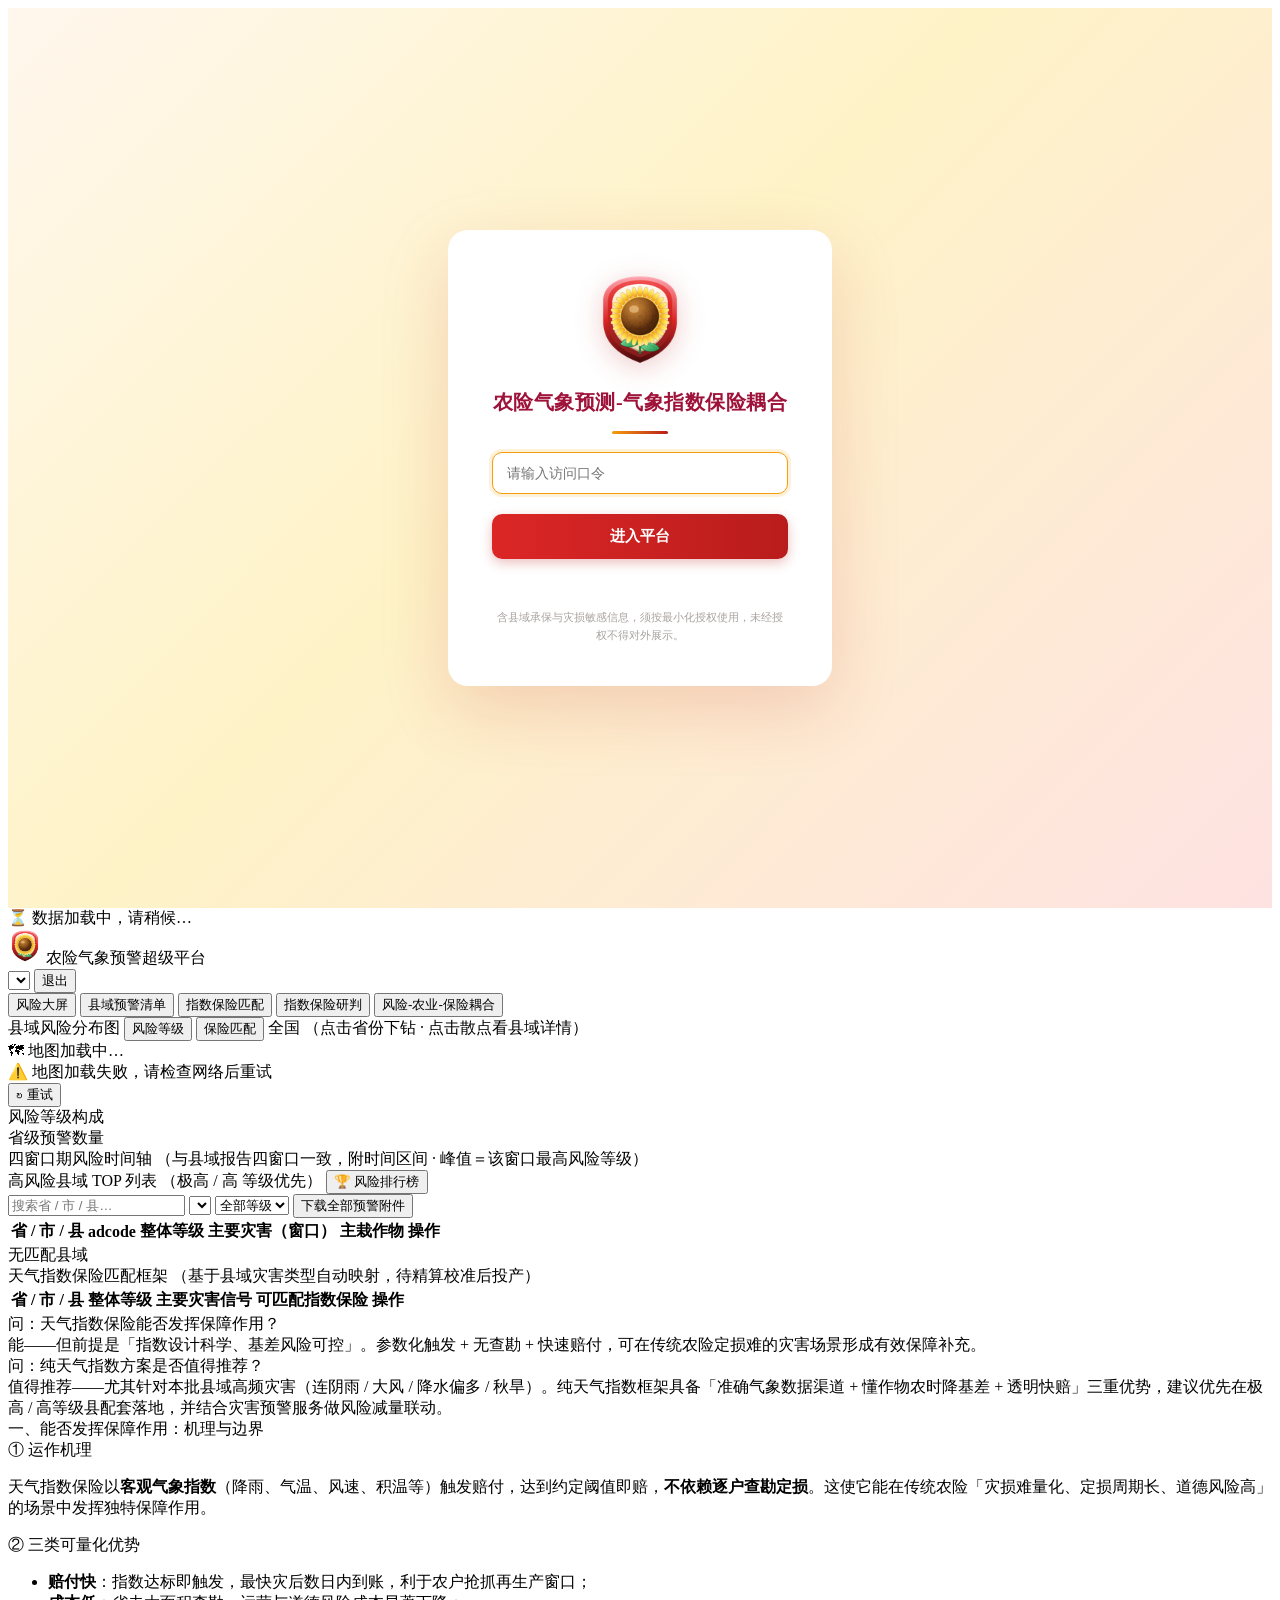
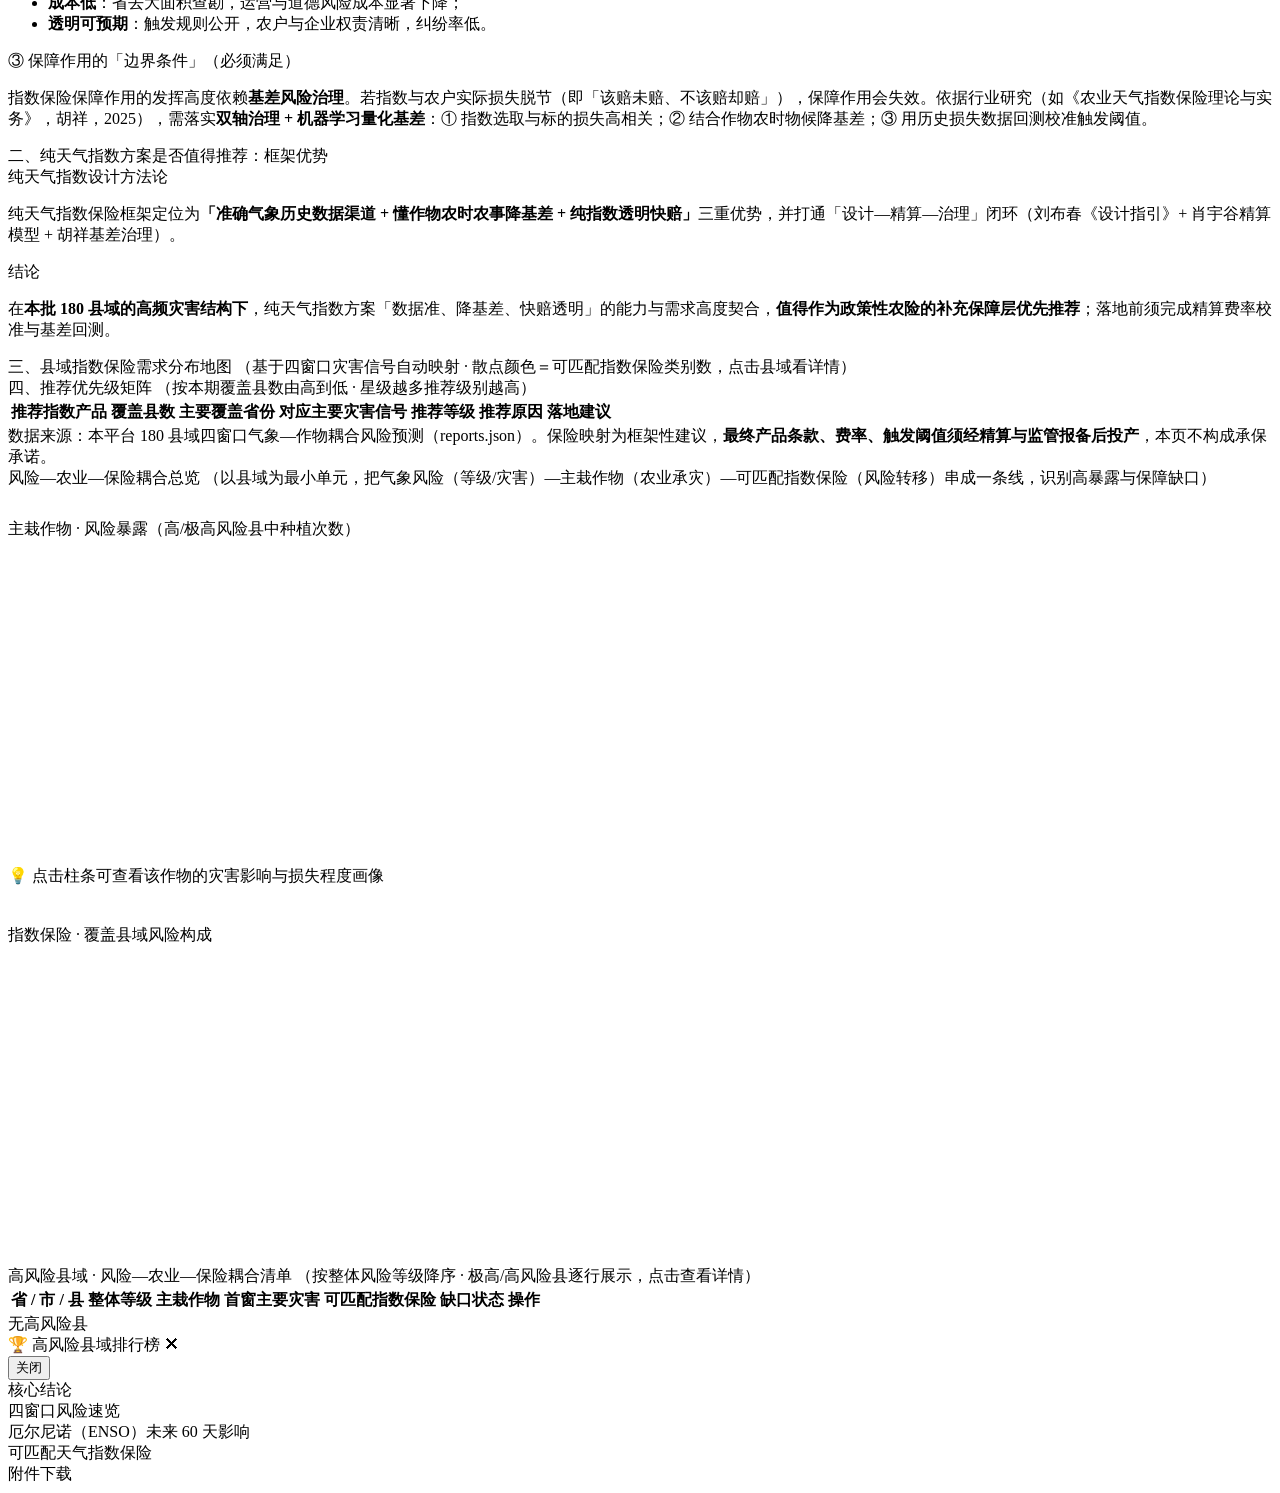
==== index.html @ eca802b1 "critical fix: 补回 .hidden{display:none!important}（恢复原版时遗漏，导致登录后画面不切换=点不进去的真正根因）" ====
<!DOCTYPE html>
<html lang="zh-CN">
<head>
<meta charset="utf-8">
<meta name="viewport" content="width=device-width, initial-scale=1">
<meta http-equiv="Cache-Control" content="no-cache, no-store, must-revalidate">
<meta http-equiv="Pragma" content="no-cache">
<meta http-equiv="Expires" content="0">
<title>农险气象预测-气象指数保险耦合</title>
<link rel="icon" href="[data-uri]" type="image/png">
<link rel="stylesheet" href="./css/style.css?v=21">
<style>
/* 登录区关键样式内联（防缓存），含 @keyframes 闭合修复 */
.login-wrap *,.login-wrap *::before,.login-wrap *::after{box-sizing:border-box}
.login-wrap{min-height:100vh;display:flex;align-items:center;justify-content:center;
  background:linear-gradient(135deg,#fff7ed 0%,#fef3c7 45%,#fee2e2 100%)}
.login-card{background:#fff;border-radius:20px;padding:42px 44px;width:384px;
  box-shadow:0 24px 70px rgba(185,28,28,.16);text-align:center;animation:rise .5s ease}
@keyframes rise{from{opacity:0;transform:translateY(16px)}to{opacity:1;transform:none}}
.logo{width:96px;height:96px;margin-bottom:12px;object-fit:contain;filter:drop-shadow(0 6px 14px rgba(185,28,28,.22))}
.login-card h1{font-size:20px;margin:4px 0 6px;color:#9f1239;font-weight:800;letter-spacing:.5px;line-height:1.45}
.divider{height:3px;width:56px;background:linear-gradient(90deg,#f59e0b,#b91c1c);border-radius:3px;margin:14px auto 18px}
.login-card label{display:block;text-align:left;font-size:12px;color:#6b7280;margin-bottom:6px;font-weight:600}
.field input{box-sizing:border-box;width:100%;padding:12px 14px;border:1.5px solid #fde68a;border-radius:10px;font-size:14px;background:#fffbeb;color:#111827}
.field input:focus{outline:none;border-color:#f59e0b;box-shadow:0 0 0 3px rgba(245,158,11,.15);background:#fff}
.login-card button{width:100%;margin-top:20px;background:linear-gradient(90deg,#dc2626,#b91c1c);color:#fff;border:none;
  padding:13px;border-radius:10px;font-size:15px;font-weight:700;cursor:pointer;box-shadow:0 4px 12px rgba(185,28,28,.28)}
.login-card button:hover{filter:brightness(1.06);transform:translateY(-1px)}
.err{color:#b91c1c;font-size:12.5px;margin-top:14px;min-height:16px;font-weight:600}
.note{margin-top:20px;font-size:11px;color:#a8a29e;line-height:1.6}
</style>
<script>
/* 登录逻辑内联：即使主功能脚本(app.js)网络加载失败，登录与提示依然可用 */
var NX = { pw:"nongxian2026", authed:false };
function doLogin(){
  var v = document.getElementById("pw").value;
  var err = document.getElementById("loginErr");
  if(v !== NX.pw){ err.textContent = "口令错误，请重新输入"; return; }
  err.textContent = "";
  NX.authed = true;
  try{ sessionStorage.setItem("nongxian_auth","1"); }catch(e){}
  document.getElementById("login").classList.add("hidden");
  document.getElementById("app").classList.remove("hidden");
  var boot = document.getElementById("boot");
  if(window.enterApp){            // app.js 已就绪 → 正常走完整加载
    boot.classList.remove("hidden");
    window.enterApp();
  } else {                        // app.js 加载失败 → 明确提示可重试，而非无响应
    boot.classList.remove("hidden");
    boot.innerHTML = "⚠️ 功能脚本加载失败（网络抖动）<br>请刷新页面重试<br><br><button class=ghost-btn onclick=location.reload()>↻ 刷新重试</button>";
  }
}
</script>
</head>
<body>

<!-- ========== 登录门 ========== -->
<div id="login" class="login-wrap">
  <form class="login-card" onsubmit="event.preventDefault();doLogin();">
    <img class="logo" src="[data-uri]" width="96" height="96" alt="平台标识">
    <h1>农险气象预测-气象指数保险耦合</h1>
    <div class="divider"></div>
    <div class="field"><input id="pw" type="password" autofocus placeholder="请输入访问口令"></div>
    <button type="submit">进入平台</button>
    <div class="err" id="loginErr"></div>
    <div class="note">含县域承保与灾损敏感信息，须按最小化授权使用，未经授权不得对外展示。</div>
  </form>
</div>

<!-- ========== 主应用 ========== -->
<div id="app" class="app hidden">
  <div id="boot" class="boot">⏳ 数据加载中，请稍候…</div>
  <header class="topbar">
    <div class="brand"><img src="[data-uri]" class="brand-logo" width="34" height="34" alt="平台标识"> <span>农险气象预警超级平台</span></div>
    <div class="topbar-right">
      <select id="periodFilter" class="select period-select" title="切换预测期次"></select>
      <span class="period-pill" id="periodLabel"></span>
      <button class="ghost-btn" onclick="logout()">退出</button>
    </div>
  </header>

  <nav class="tabs">
    <button class="tab active" data-view="dashboard" onclick="switchView('dashboard')">风险大屏</button>
    <button class="tab" data-view="list" onclick="switchView('list')">县域预警清单</button>
    <button class="tab" data-view="insurance" onclick="switchView('insurance')">指数保险匹配</button>
    <button class="tab" data-view="eval" onclick="switchView('eval')">指数保险研判</button>
    <button class="tab" data-view="couple" onclick="switchView('couple')">风险-农业-保险耦合</button>
  </nav>

  <!-- 风险大屏 -->
  <section id="view-dashboard" class="view">
    <div class="kpi-row" id="kpiRow"></div>
    <div class="dash-grid">
      <div class="panel map-panel">
        <div class="panel-title">县域风险分布图
          <span class="map-toggle">
            <button class="tg active" id="tgRisk" onclick="setMapMode('risk')">风险等级</button>
            <button class="tg" id="tgIns" onclick="setMapMode('ins')">保险匹配</button>
          </span>
          <span class="map-toolbar">
            <button id="mapBack" class="ghost-btn sm" onclick="mapBack()" style="display:none">← 返回上级</button>
            <span id="mapCrumb" class="crumb">全国</span>
          </span>
          <span class="hint" id="mapHint">（点击省份下钻 · 点击散点看县域详情）</span>
        </div>
        <div id="chinaMap" class="map-box"></div>
        <div id="mapLoading" class="map-msg">🗺 地图加载中…</div>
        <div id="mapError" class="map-msg hidden">⚠️ 地图加载失败，请检查网络后重试<br><button class="ghost-btn sm" onclick="renderMap()">↻ 重试</button></div>
        <div class="legend" id="mapLegend"></div>
      </div>
      <div class="side-col">
        <div class="panel">
          <div class="panel-title">风险等级构成</div>
          <div id="levelDonut" class="chart-box"></div>
        </div>
        <div class="panel">
          <div class="panel-title">省级预警数量</div>
          <div id="provBar" class="chart-box"></div>
        </div>
      </div>
    </div>
    <div class="panel">
      <div class="panel-title">四窗口期风险时间轴 <span class="hint">（与县域报告四窗口一致，附时间区间 · 峰值＝该窗口最高风险等级）</span></div>
      <div class="win-timeline" id="winTimeline"></div>
    </div>
    <div class="panel">
      <div class="panel-title">高风险县域 TOP 列表 <span class="hint">（极高 / 高 等级优先）</span>
          <button class="ghost-btn sm" style="margin-left:auto" onclick="openRank()">🏆 风险排行榜</button></div>
      <div id="topList" class="top-list"></div>
    </div>
  </section>

  <!-- 县域清单 -->
  <section id="view-list" class="view hidden">
    <div class="toolbar">
      <input id="searchBox" class="search" placeholder="搜索省 / 市 / 县…" oninput="renderList()">
      <select id="provFilter" class="select" onchange="renderList()"></select>
      <select id="levelFilter" class="select" onchange="renderList()">
        <option value="">全部等级</option>
        <option value="极高">极高</option>
        <option value="高">高</option>
        <option value="中">中</option>
        <option value="低">低</option>
      </select>
      <button class="primary-btn" onclick="downloadAll()">下载全部预警附件</button>
    </div>
    <div class="table-wrap">
      <table class="county-table" id="countyTable">
        <thead><tr>
          <th>省 / 市 / 县</th><th>adcode</th><th>整体等级</th>
          <th>主要灾害（窗口）</th><th>主栽作物</th><th>操作</th>
        </tr></thead>
        <tbody id="countyBody"></tbody>
      </table>
      <div id="listEmpty" class="empty hidden">无匹配县域</div>
    </div>
  </section>

  <!-- 指数保险匹配 -->
  <section id="view-insurance" class="view hidden">
    <div class="panel">
      <div class="panel-title">天气指数保险匹配框架 <span class="hint">（基于县域灾害类型自动映射，待精算校准后投产）</span></div>
      <div id="insSummary" class="ins-summary"></div>
    </div>
    <div class="table-wrap">
      <table class="county-table" id="insTable">
        <thead><tr>
          <th>省 / 市 / 县</th><th>整体等级</th><th>主要灾害信号</th><th>可匹配指数保险</th><th>操作</th>
        </tr></thead>
        <tbody id="insBody"></tbody>
      </table>
    </div>
  </section>

  <!-- 指数保险研判 -->
  <section id="view-eval" class="view hidden">
    <div class="panel eval-hero">
      <div class="verdict-card">
        <div class="verdict-q">问：天气指数保险能否发挥保障作用？</div>
        <div class="verdict-a ok">能——但前提是「指数设计科学、基差风险可控」。参数化触发 + 无查勘 + 快速赔付，可在传统农险定损难的灾害场景形成有效保障补充。</div>
      </div>
      <div class="verdict-card">
        <div class="verdict-q">问：纯天气指数方案是否值得推荐？</div>
        <div class="verdict-a ok">值得推荐——尤其针对本批县域高频灾害（连阴雨 / 大风 / 降水偏多 / 秋旱）。纯天气指数框架具备「准确气象数据渠道 + 懂作物农时降基差 + 透明快赔」三重优势，建议优先在极高 / 高等级县配套落地，并结合灾害预警服务做风险减量联动。</div>
      </div>
      <div class="eval-stats" id="evalStats"></div>
    </div>

    <div class="eval-grid">
      <div class="panel">
        <div class="panel-title">一、能否发挥保障作用：机理与边界</div>
        <div class="eval-block">
          <div class="eval-h">① 运作机理</div>
          <p>天气指数保险以<b>客观气象指数</b>（降雨、气温、风速、积温等）触发赔付，达到约定阈值即赔，<b>不依赖逐户查勘定损</b>。这使它能在传统农险「灾损难量化、定损周期长、道德风险高」的场景中发挥独特保障作用。</p>
        </div>
        <div class="eval-block">
          <div class="eval-h">② 三类可量化优势</div>
          <ul class="eval-ul">
            <li><b>赔付快</b>：指数达标即触发，最快灾后数日内到账，利于农户抢抓再生产窗口；</li>
            <li><b>成本低</b>：省去大面积查勘，运营与道德风险成本显著下降；</li>
            <li><b>透明可预期</b>：触发规则公开，农户与企业权责清晰，纠纷率低。</li>
          </ul>
        </div>
        <div class="eval-block">
          <div class="eval-h">③ 保障作用的「边界条件」（必须满足）</div>
          <p>指数保险保障作用的发挥高度依赖<b>基差风险治理</b>。若指数与农户实际损失脱节（即「该赔未赔、不该赔却赔」），保障作用会失效。依据行业研究（如《农业天气指数保险理论与实务》，胡祥，2025），需落实<b>双轴治理 + 机器学习量化基差</b>：① 指数选取与标的损失高相关；② 结合作物农时物候降基差；③ 用历史损失数据回测校准触发阈值。</p>
        </div>
      </div>

      <div class="panel">
        <div class="panel-title">二、纯天气指数方案是否值得推荐：框架优势</div>
        <div class="eval-block">
          <div class="eval-h">纯天气指数设计方法论</div>
          <p>纯天气指数保险框架定位为<b>「准确气象历史数据渠道 + 懂作物农时农事降基差 + 纯指数透明快赔」</b>三重优势，并打通「设计—精算—治理」闭环（刘布春《设计指引》+ 肖宇谷精算模型 + 胡祥基差治理）。</p>
        </div>
        <div class="eval-block">
          <div class="eval-h">结论</div>
          <p>在<b>本批 180 县域的高频灾害结构下</b>，纯天气指数方案「数据准、降基差、快赔透明」的能力与需求高度契合，<b>值得作为政策性农险的补充保障层优先推荐</b>；落地前须完成精算费率校准与基差回测。</p>
        </div>
      </div>
    </div>

    <div class="panel">
      <div class="panel-title">三、县域指数保险需求分布地图 <span class="hint">（基于四窗口灾害信号自动映射 · 散点颜色＝可匹配指数保险类别数，点击县域看详情）</span></div>
      <div id="evalMap" class="eval-map"></div>
    </div>

    <div class="panel">
      <div class="panel-title">四、推荐优先级矩阵 <span class="hint">（按本期覆盖县数由高到低 · 星级越多推荐级别越高）</span></div>
      <div class="table-wrap">
        <table class="county-table" id="evalMatrix">
          <thead><tr><th>推荐指数产品</th><th>覆盖县数</th><th>主要覆盖省份</th><th>对应主要灾害信号</th><th>推荐等级</th><th>推荐原因</th><th>落地建议</th></tr></thead>
          <tbody id="evalMatrixBody"></tbody>
        </table>
      </div>
      <div class="disclaimer">数据来源：本平台 180 县域四窗口气象—作物耦合风险预测（reports.json）。保险映射为框架性建议，<b>最终产品条款、费率、触发阈值须经精算与监管报备后投产</b>，本页不构成承保承诺。</div>
    </div>
  </section>

  <!-- 风险-农业-保险耦合 -->
  <section id="view-couple" class="view hidden">
    <div class="panel">
      <div class="panel-title">风险—农业—保险耦合总览 <span class="hint">（以县域为最小单元，把气象风险（等级/灾害）—主栽作物（农业承灾）—可匹配指数保险（风险转移）串成一条线，识别高暴露与保障缺口）</span></div>
      <div id="coupleKpis" class="kpi-row"></div>
      <div id="coupleKpiDetail" class="ckd hidden"></div>
    </div>
    <div class="dash-grid">
      <div class="panel">
        <div class="panel-title">主栽作物 · 风险暴露（高/极高风险县中种植次数）</div>
        <div id="coupleCropChart" class="chart-box" style="height:320px"></div>
        <div class="hint" style="margin-top:6px">💡 点击柱条可查看该作物的灾害影响与损失程度画像</div>
        <div id="cropDetail" class="crop-detail hidden"></div>
      </div>
      <div class="panel">
        <div class="panel-title">指数保险 · 覆盖县域风险构成</div>
        <div id="coupleInsChart" class="chart-box" style="height:320px"></div>
      </div>
    </div>
    <div class="panel">
      <div class="panel-title">高风险县域 · 风险—农业—保险耦合清单 <span class="hint">（按整体风险等级降序 · 极高/高风险县逐行展示，点击查看详情）</span></div>
      <div class="table-wrap">
        <table class="county-table" id="coupleTable">
          <thead><tr><th>省 / 市 / 县</th><th>整体等级</th><th>主栽作物</th><th>首窗主要灾害</th><th>可匹配指数保险</th><th>缺口状态</th><th>操作</th></tr></thead>
          <tbody id="coupleBody"></tbody>
        </table>
        <div id="coupleEmpty" class="empty hidden">无高风险县</div>
      </div>
    </div>
  </section>

  <!-- 排行榜弹窗 -->
  <div id="rankModal" class="rank-modal hidden">
    <div class="rank-box">
      <div class="rank-hd">🏆 高风险县域排行榜 <span class="rank-sub" id="rankSub"></span><span class="rank-x" onclick="closeRank()">✕</span></div>
      <div class="rank-body" id="rankBody"></div>
    </div>
  </div>

  <!-- 详情抽屉 -->
  <div id="detail" class="detail hidden">
    <div class="detail-head">
      <div>
        <div class="detail-title" id="dTitle"></div>
        <div class="detail-sub" id="dSub"></div>
      </div>
      <button class="ghost-btn" onclick="closeDetail()">关闭</button>
    </div>
    <div class="detail-body">
      <div class="detail-imgs" id="dImgs"></div>
      <div class="detail-text">
        <div class="block"><div class="block-h">核心结论</div><div class="block-c" id="dConclusion"></div></div>
        <div class="block"><div class="block-h">四窗口风险速览</div><div id="dWindows"></div></div>
        <div class="block"><div class="block-h">厄尔尼诺（ENSO）未来 60 天影响</div><div class="block-c" id="dEnso"></div></div>
        <div class="block"><div class="block-h">可匹配天气指数保险</div><div class="block-c" id="dIns"></div></div>
        <div class="block"><div class="block-h">附件下载</div><div class="block-c" id="dFiles"></div></div>
      </div>
    </div>
  </div>
</div>

<script src="./lib/echarts.min.js"></script>
<script src="./lib/jszip.min.js"></script>
<script src="./js/app.js"></script>
</body>
</html>
---- css/style.css ----
*,*::before,*::after{box-sizing:border-box}


/* ---------- 耦合页 KPI 下钻详情 / 作物画像（v19 增补） ---------- */
.kpi[onclick]{transition:.15s}
.kpi[onclick]:hover{border-color:var(--brand2);transform:translateY(-2px)}
.ckd{background:var(--panel2);border:1px solid var(--line);border-radius:12px;padding:14px 16px;margin-top:2px}
.ckd-h{font-size:13.5px;font-weight:800;color:var(--brand2);margin-bottom:10px}
.ckd-h2{font-size:12.5px;color:var(--txt2);margin:12px 0 6px;font-weight:700}
.ckd-chips{display:flex;flex-wrap:wrap;gap:8px}
.ckd-row{display:flex;align-items:center;gap:10px;padding:7px 10px;background:var(--bg2);
  border:1px solid var(--line);border-radius:8px;margin-bottom:6px;transition:.15s}
.ckd-row:hover{border-color:var(--brand2)}
.ckd-row .ckd-p{font-weight:700;color:var(--txt);flex:1}
.ckd-row small{font-weight:400}
.ckd-imp{display:grid;grid-template-columns:86px 1fr;gap:8px 12px;font-size:12.5px;
  line-height:1.7;padding:8px 0;border-bottom:1px dashed var(--line)}
.ckd-imp .ckd-k{color:var(--brand2);font-weight:700}
.ckd-imp .ckd-v{color:var(--txt)}
.crop-detail{margin-top:10px;background:var(--panel2);border:1px solid var(--line);border-radius:12px;padding:14px 16px}
.ckd-meta{font-size:12.5px;color:var(--txt2);margin-bottom:10px}
.ckd-adv{background:rgba(244,162,97,.08);border-left:3px solid var(--brand2);padding:9px 12px;
  border-radius:6px;font-size:12.5px;color:var(--txt);margin-top:10px;line-height:1.7}
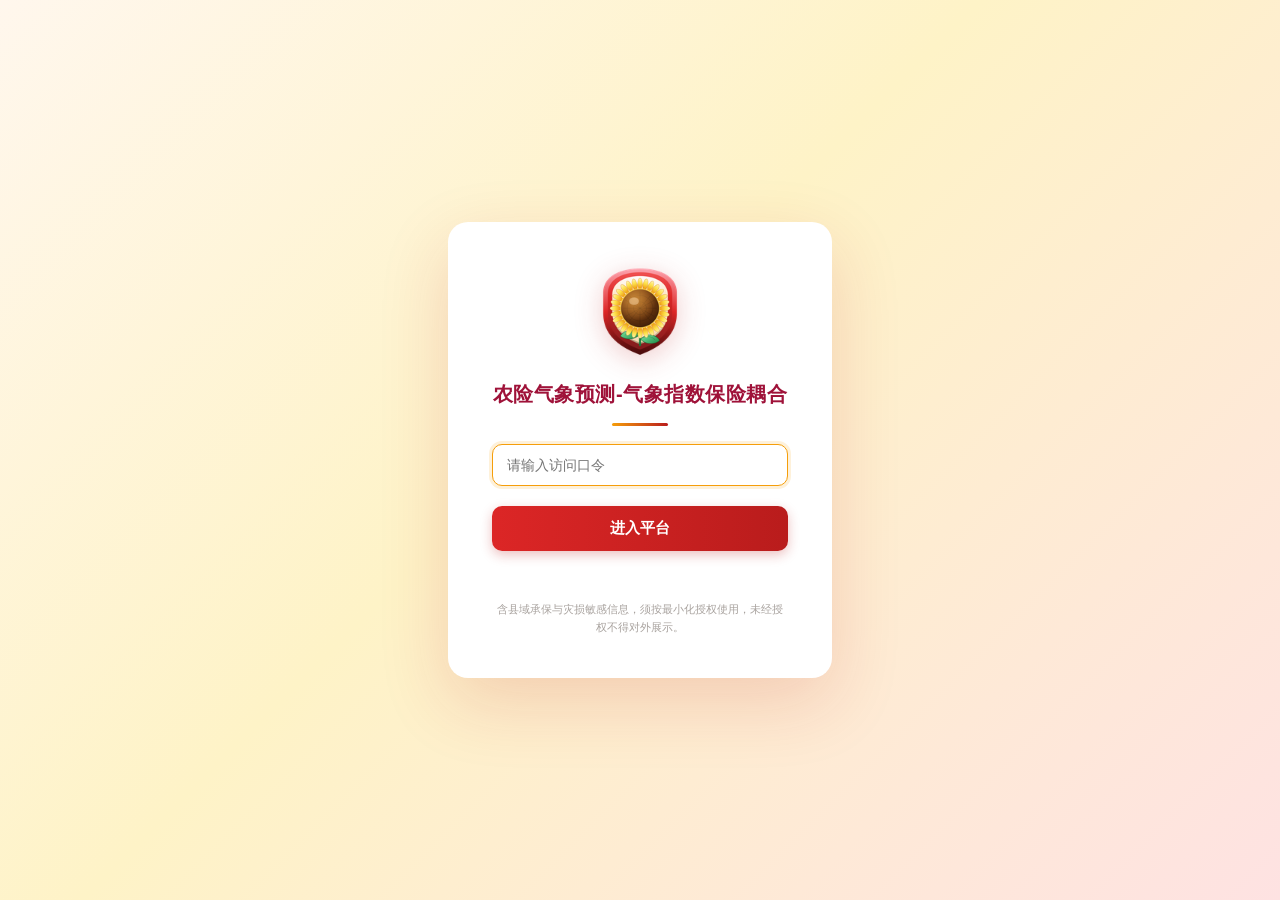
==== commit b97d0286: "critical fix: 重建被破坏的 style.css（原版12727B基底+v15-v19全部追加块16770B，补回.hidden等）" ====
--- a/index.html
+++ b/index.html
@@ -8,7 +8,7 @@
 <meta http-equiv="Expires" content="0">
 <title>农险气象预测-气象指数保险耦合</title>
 <link rel="icon" href="[data-uri]" type="image/png">
-<link rel="stylesheet" href="./css/style.css?v=21">
+<link rel="stylesheet" href="./css/style.css?v=22">
 <style>
 /* 登录区关键样式内联（防缓存），含 @keyframes 闭合修复 */
 .login-wrap *,.login-wrap *::before,.login-wrap *::after{box-sizing:border-box}
--- a/css/style.css
+++ b/css/style.css
@@ -1,5 +1,223 @@
-*,*::before,*::after{box-sizing:border-box}
-
+:root{
+  --bg:#0a1428; --bg2:#0e1c38; --panel:#13233f; --panel2:#16294a;
+  --line:#27395f; --txt:#e8eefc; --txt2:#9fb2d4; --txt3:#6b80a8;
+  --red:#ff4d4f; --orange:#ff7a45; --amber:#ffc53d; --green:#52c41a;
+  --brand:#e63946; --brand2:#f4a261;
+  --lv-ext:#ff4d4f; --lv-high:#ff7a45; --lv-mid:#ffc53d; --lv-low:#52c41a;
+}
+*{box-sizing:border-box}
+html,body{margin:0;padding:0;height:100%}
+body{font-family:-apple-system,"Segoe UI",Roboto,"PingFang SC","Microsoft YaHei",sans-serif;
+  background:radial-gradient(1200px 600px at 70% -10%,#16294a 0%,var(--bg) 55%);color:var(--txt)}
+.hidden{display:none!important}
+a{color:var(--brand2);text-decoration:none}
+a:hover{text-decoration:underline}
+
+/* ---------- 登录 ---------- */
+.login-wrap{min-height:100vh;display:flex;align-items:center;justify-content:center;
+  background:linear-gradient(135deg,#fff7ed 0%,#fef3c7 45%,#fee2e2 100%)}
+.login-card{background:#fff;border-radius:20px;padding:42px 44px;width:384px;
+  box-shadow:0 24px 70px rgba(185,28,28,.16);text-align:center;animation:rise .5s ease}
+@keyframes rise{from{opacity:0;transform:translateY(16px)}to{opacity:1;transform:none}}
+.logo{width:84px;height:84px;margin-bottom:10px;object-fit:contain;filter:drop-shadow(0 4px 8px rgba(185,28,28,.18))}
+.login-card h1{font-size:21px;margin:4px 0 2px;color:#b91c1c;font-weight:800;letter-spacing:.5px}
+.divider{height:3px;width:56px;background:linear-gradient(90deg,#f59e0b,#b91c1c);border-radius:3px;margin:14px auto 18px}
+.sub{color:#92400e;font-size:13px;margin-bottom:22px;line-height:1.6}
+.login-card label{display:block;text-align:left;font-size:12px;color:#6b7280;margin-bottom:6px;font-weight:600}
+.field input{width:100%;padding:12px 14px;border:1.5px solid #fde68a;border-radius:10px;font-size:14px;background:#fffbeb}
+.field input:focus{outline:none;border-color:#f59e0b;box-shadow:0 0 0 3px rgba(245,158,11,.15);background:#fff}
+.login-card button{width:100%;margin-top:20px;background:linear-gradient(90deg,#dc2626,#b91c1c);color:#fff;border:none;
+  padding:13px;border-radius:10px;font-size:15px;font-weight:700;cursor:pointer}
+.login-card button:hover{filter:brightness(1.06)}
+.err{color:#b91c1c;font-size:12.5px;margin-top:14px;min-height:16px;font-weight:600}
+.note{margin-top:20px;font-size:11px;color:#a8a29e;line-height:1.6}
+
+/* ---------- 顶栏 ---------- */
+.topbar{display:flex;align-items:center;justify-content:space-between;padding:12px 22px;
+  background:linear-gradient(90deg,var(--bg2),#0b1830);border-bottom:1px solid var(--line)}
+.brand{display:flex;align-items:center;gap:10px;font-weight:800;font-size:16px;letter-spacing:.5px}
+.brand-logo{width:34px;height:34px;padding:3px;background:rgba(255,255,255,.12);border-radius:50%;object-fit:contain}
+.topbar-right{display:flex;align-items:center;gap:14px}
+.period-pill{background:var(--panel2);border:1px solid var(--line);color:var(--txt2);
+  padding:5px 12px;border-radius:20px;font-size:12.5px}
+.period-select{flex:0 0 auto;min-width:230px;width:auto;padding:6px 10px;border-radius:8px;font-size:13px;cursor:pointer}
+.ghost-btn{background:transparent;border:1px solid var(--line);color:var(--txt2);padding:6px 14px;border-radius:8px;cursor:pointer;font-size:13px}
+.ghost-btn:hover{border-color:var(--brand2);color:var(--txt)}
+.ghost-btn.sm{padding:3px 10px;border-radius:7px;font-size:12px}
+.map-toolbar{margin-left:auto;display:flex;align-items:center;gap:10px}
+.crumb{font-size:12.5px;font-weight:600;color:var(--brand2);letter-spacing:.3px;
+  background:rgba(56,120,220,.12);border:1px solid rgba(56,120,220,.3);padding:3px 12px;border-radius:20px}
+
+/* ---------- tabs ---------- */
+.tabs{display:flex;gap:8px;padding:14px 22px 0}
+.tab{background:var(--panel);border:1px solid var(--line);color:var(--txt2);padding:9px 18px;border-radius:9px 9px 0 0;cursor:pointer;font-size:14px;font-weight:600}
+.tab.active{background:var(--panel2);color:#fff;border-bottom:2px solid var(--brand2)}
+
+/* ---------- 通用 panel ---------- */
+.view{padding:18px 22px 40px}
+.panel{background:linear-gradient(180deg,var(--panel),var(--bg2));border:1px solid var(--line);border-radius:12px;padding:14px 16px;margin-bottom:16px}
+.panel-title{font-size:14px;font-weight:700;color:#fff;margin-bottom:10px;display:flex;align-items:center;gap:8px}
+.panel-title .hint{font-weight:400;color:var(--txt3);font-size:11.5px}
+
+/* ---------- KPI ---------- */
+.kpi-row{display:grid;grid-template-columns:repeat(5,1fr);gap:14px;margin-bottom:16px}
+.kpi{background:linear-gradient(180deg,var(--panel),var(--bg2));border:1px solid var(--line);border-radius:12px;padding:16px 18px;position:relative;overflow:hidden}
+.kpi .num{font-size:30px;font-weight:800;line-height:1}
+.kpi .lbl{font-size:13px;color:var(--txt2);margin-top:8px}
+.kpi .bar{position:absolute;left:0;top:0;height:3px;width:100%}
+.kpi.tot .bar{background:linear-gradient(90deg,#3b82f6,#60a5fa)}
+.kpi.ext .bar{background:var(--lv-ext)} .kpi.ext .num{color:var(--lv-ext)}
+.kpi.high .bar{background:var(--lv-high)} .kpi.high .num{color:var(--lv-high)}
+.kpi.mid .bar{background:var(--lv-mid)} .kpi.mid .num{color:var(--lv-mid)}
+.kpi.low .bar{background:var(--lv-low)} .kpi.low .num{color:var(--lv-low)}
+
+/* ---------- dashboard grid ---------- */
+.dash-grid{display:grid;grid-template-columns:1.6fr 1fr;gap:16px;margin-bottom:16px}
+.map-panel{display:flex;flex-direction:column}
+.map-box{height:480px;width:100%}
+.legend{display:flex;gap:18px;flex-wrap:wrap;margin-top:8px;font-size:12px;color:var(--txt2)}
+.legend i{display:inline-block;width:12px;height:12px;border-radius:3px;margin-right:6px;vertical-align:middle}
+.side-col{display:flex;flex-direction:column;gap:16px}
+.chart-box{height:210px;width:100%}
+
+/* ---------- top list ---------- */
+.top-list{display:grid;grid-template-columns:repeat(auto-fill,minmax(250px,1fr));gap:10px}
+.top-item{display:flex;align-items:center;gap:10px;background:var(--bg2);border:1px solid var(--line);border-radius:9px;padding:9px 12px;cursor:pointer}
+.top-item:hover{border-color:var(--brand2)}
+.top-item .lv-dot{width:10px;height:10px;border-radius:50%}
+.top-item .nm{font-size:13.5px;font-weight:600;flex:1}
+.top-item .hz{font-size:11.5px;color:var(--txt3)}
+
+/* ---------- toolbar / table ---------- */
+.toolbar{display:flex;gap:10px;flex-wrap:wrap;margin-bottom:14px}
+.search,.select{flex:1;min-width:160px;background:var(--bg2);border:1px solid var(--line);color:var(--txt);
+  padding:9px 12px;border-radius:9px;font-size:13.5px}
+.search:focus,.select:focus{outline:none;border-color:var(--brand2)}
+.primary-btn{background:linear-gradient(90deg,var(--brand),#c1121f);color:#fff;border:none;padding:9px 18px;border-radius:9px;font-weight:700;cursor:pointer;font-size:13.5px}
+.primary-btn:hover{filter:brightness(1.08)}
+.table-wrap{background:linear-gradient(180deg,var(--panel),var(--bg2));border:1px solid var(--line);border-radius:12px;overflow:auto;max-height:68vh}
+.county-table{width:100%;border-collapse:collapse;font-size:13px}
+.county-table th{position:sticky;top:0;background:var(--panel2);color:var(--txt2);text-align:left;padding:11px 12px;border-bottom:1px solid var(--line);font-weight:700;white-space:nowrap}
+.county-table td{padding:10px 12px;border-bottom:1px solid rgba(39,57,95,.5);vertical-align:middle}
+.county-table tr:hover{background:rgba(244,162,97,.06)}
+.county-table .nm{font-weight:600}
+.county-table .sub2{color:var(--txt3);font-size:11.5px}
+.lv-badge{display:inline-block;padding:3px 10px;border-radius:20px;font-size:12px;font-weight:700;color:#1a1a1a}
+.lv-极高{background:var(--lv-ext);color:#fff}
+.lv-高{background:var(--lv-high)}
+.lv-中{background:var(--lv-mid)}
+.lv-低{background:var(--lv-low)}
+.mini-btn{background:transparent;border:1px solid var(--line);color:var(--brand2);padding:5px 10px;border-radius:7px;cursor:pointer;font-size:12px;margin-right:6px}
+.mini-btn:hover{border-color:var(--brand2);background:rgba(244,162,97,.1)}
+.empty{text-align:center;color:var(--txt3);padding:30px}
+
+/* ---------- insurance ---------- */
+.ins-summary{display:flex;flex-wrap:wrap;gap:10px;margin-bottom:4px}
+.ins-chip{background:var(--bg2);border:1px solid var(--line);border-radius:20px;padding:6px 14px;font-size:13px}
+.ins-chip b{color:var(--brand2)}
+
+/* ---------- detail ---------- */
+.detail{position:fixed;right:0;top:0;height:100vh;width:min(720px,94vw);background:var(--bg2);border-left:1px solid var(--line);
+  box-shadow:-20px 0 60px rgba(0,0,0,.5);overflow:auto;z-index:50;animation:slidein .25s ease}
+@keyframes slidein{from{transform:translateX(40px);opacity:.4}to{transform:none;opacity:1}}
+.detail-head{display:flex;justify-content:space-between;align-items:flex-start;padding:18px 22px;border-bottom:1px solid var(--line);position:sticky;top:0;background:var(--bg2);z-index:2}
+.detail-title{font-size:18px;font-weight:800}
+.detail-sub{font-size:12.5px;color:var(--txt3);margin-top:4px}
+.detail-body{padding:18px 22px 50px}
+.detail-imgs{display:flex;flex-direction:column;gap:12px;margin-bottom:18px}
+.detail-imgs img{width:100%;border:1px solid var(--line);border-radius:10px;background:#0c1830}
+.block{margin-bottom:18px}
+.block-h{font-size:14px;font-weight:700;color:var(--brand2);margin-bottom:8px;border-left:3px solid var(--brand2);padding-left:8px}
+.block-c{font-size:13px;line-height:1.75;color:var(--txt);white-space:pre-wrap}
+.win-table{width:100%;border-collapse:collapse;font-size:12.5px;margin-top:4px}
+.win-table th,.win-table td{border:1px solid var(--line);padding:7px 9px;text-align:center}
+.win-table th{background:var(--panel2);color:var(--txt2)}
+.file-link{display:inline-block;margin:4px 8px 4px 0;background:var(--panel);border:1px solid var(--line);padding:6px 12px;border-radius:8px;font-size:12.5px}
+
+@media(max-width:980px){
+  .kpi-row{grid-template-columns:repeat(2,1fr)}
+  .dash-grid{grid-template-columns:1fr}
+}
+
+/* ---------- 指数保险研判 ---------- */
+.eval-hero{display:flex;flex-direction:column;gap:12px}
+.verdict-card{background:linear-gradient(135deg,rgba(82,196,26,.12),rgba(244,162,97,.08));border:1px solid rgba(82,196,26,.35);border-radius:12px;padding:14px 16px}
+.verdict-card .verdict-q{font-size:14px;font-weight:800;color:#fff;margin-bottom:6px}
+.verdict-card .verdict-a{font-size:13px;line-height:1.75;color:var(--txt)}
+.verdict-card .verdict-a.ok{border-left:3px solid var(--green);padding-left:12px;color:#d6f5c8}
+.eval-stats{display:flex;flex-wrap:wrap;gap:10px;margin-top:2px}
+.eval-stats .st{background:var(--bg2);border:1px solid var(--line);border-radius:10px;padding:8px 14px;font-size:12.5px;color:var(--txt2)}
+.eval-stats .st b{color:var(--brand2);font-size:15px}
+.eval-grid{display:grid;grid-template-columns:1fr 1fr;gap:16px}
+.eval-grid .panel{margin-bottom:0}
+.eval-block{margin-bottom:12px}
+.eval-block:last-child{margin-bottom:0}
+.eval-h{font-size:13px;font-weight:700;color:var(--brand2);margin:0 0 6px}
+.eval-block p{margin:0 0 6px;font-size:12.5px;line-height:1.8;color:var(--txt2)}
+.eval-block p b{color:var(--txt)}
+.eval-ul{margin:0;padding-left:18px;color:var(--txt2);font-size:12.5px;line-height:1.85}
+.eval-ul li{margin-bottom:3px}
+.eval-ul li b{color:var(--txt)}
+.disclaimer{margin-top:12px;font-size:11.5px;color:var(--txt3);line-height:1.7;border-top:1px dashed var(--line);padding-top:10px}
+.disclaimer b{color:var(--txt2)}
+@media(max-width:860px){.eval-grid{grid-template-columns:1fr}}
+
+/* ---------- 四窗口期时间轴 ---------- */
+.win-timeline{display:grid;grid-template-columns:repeat(4,1fr);gap:14px}
+.win-card{background:var(--bg2);border:1px solid var(--line);border-radius:12px;padding:13px 14px;display:flex;flex-direction:column;gap:8px}
+.win-head{display:flex;align-items:center;gap:8px}
+.win-idx{background:var(--brand2);color:#1a1a1a;font-weight:800;font-size:11px;padding:2px 8px;border-radius:20px}
+.win-name{font-weight:700;font-size:13.5px;color:#fff}
+.win-period{font-size:12px;color:var(--brand2);font-weight:600;letter-spacing:.3px}
+.win-lv .lv-badge{font-size:11.5px}
+.win-bars{display:flex;flex-direction:column;gap:4px}
+.wbar{display:flex;align-items:center;gap:7px;font-size:11px;color:var(--txt2)}
+.wbar i{height:9px;border-radius:5px;min-width:2px;transition:width .4s}
+.wbar b{color:var(--txt);font-size:11px;min-width:20px;text-align:right}
+.win-hz{font-size:11px;color:var(--txt3);line-height:1.5}
+.win-hz b{color:var(--txt);font-weight:600}
+@media(max-width:860px){.win-timeline{grid-template-columns:repeat(2,1fr)}}
+
+/* ---------- 地图模式切换 ---------- */
+.map-toggle{display:inline-flex;background:var(--bg2);border:1px solid var(--line);border-radius:8px;padding:2px;gap:2px;margin-right:4px}
+.map-toggle .tg{background:transparent;border:none;color:var(--txt2);padding:5px 13px;border-radius:6px;cursor:pointer;font-size:12.5px;font-weight:600}
+.map-toggle .tg.active{background:var(--brand2);color:#1a1a1a}
+
+/* ---------- 研判地图 / 星级（v15 增补） ---------- */
+.eval-map{height:520px;width:100%;background:var(--bg2);border:1px solid var(--line);border-radius:10px}
+.star{color:#ffd24a;font-weight:800;margin-right:1px}
+
+/* 英文风险徽章类（耦合清单缺口状态 / 研判推荐等级使用） */
+.lv-ext{background:var(--lv-ext);color:#fff}
+.lv-high{background:var(--lv-high)}
+.lv-mid{background:var(--lv-mid)}
+.lv-low{background:var(--lv-low)}
+
+/* ---------- 地图加载/失败兜底（v17 增补） ---------- */
+.map-msg{position:absolute;inset:0;display:flex;flex-direction:column;align-items:center;justify-content:center;gap:8px;
+  color:var(--txt2);font-size:13px;background:rgba(10,20,40,.72);z-index:5;text-align:center;line-height:1.8}
+
+/* ---------- 高风险县域排行榜弹窗 ---------- */
+.rank-modal{position:fixed;inset:0;background:rgba(3,8,16,.82);z-index:70;display:flex;
+  align-items:center;justify-content:center;padding:30px}
+.rank-box{background:var(--panel);border:1px solid var(--line);border-radius:14px;
+  width:680px;max-width:94vw;max-height:86vh;display:flex;flex-direction:column;box-shadow:0 10px 40px rgba(0,0,0,.6)}
+.rank-hd{display:flex;align-items:center;gap:12px;padding:16px 20px;border-bottom:1px solid var(--line);font-size:17px;font-weight:800;color:var(--brand2)}
+.rank-sub{font-size:12px;color:var(--txt2);font-weight:400}
+.rank-x{margin-left:auto;cursor:pointer;color:var(--txt2);font-size:20px;line-height:1}
+.rank-x:hover{color:var(--txt)}
+.rank-body{overflow-y:auto;padding:8px 16px 18px}
+.rank-body::-webkit-scrollbar{width:8px}
+.rank-body::-webkit-scrollbar-thumb{background:#1e3a5f;border-radius:4px}
+.rsec{font-size:12.5px;margin:14px 4px 8px;font-weight:800;letter-spacing:.5px}
+.rr{display:flex;align-items:center;gap:10px;padding:8px 10px;border:1px solid var(--line);border-radius:8px;
+  margin-bottom:6px;cursor:pointer;background:var(--bg2);transition:.15s}
+.rr:hover{border-color:var(--brand2);background:var(--panel2)}
+.rr .rk{width:30px;text-align:center;font-size:15px;font-weight:800;color:var(--txt2)}
+.rr .nm{font-size:14px;color:#fff;font-weight:700}
+.rr .hz2{font-size:11px;color:var(--txt3);margin-left:auto}
+.rr .lv-badge{flex:0 0 auto}
+.rank-note{font-size:11px;color:var(--txt3);text-align:center;padding:14px 0 6px;line-height:1.6}
 
 /* ---------- 耦合页 KPI 下钻详情 / 作物画像（v19 增补） ---------- */
 .kpi[onclick]{transition:.15s}
@@ -21,3 +239,7 @@
 .ckd-meta{font-size:12.5px;color:var(--txt2);margin-bottom:10px}
 .ckd-adv{background:rgba(244,162,97,.08);border-left:3px solid var(--brand2);padding:9px 12px;
   border-radius:6px;font-size:12.5px;color:var(--txt);margin-top:10px;line-height:1.7}
+
+/* ---------- 启动加载层（v18 增补） ---------- */
+.boot{position:fixed;inset:0;z-index:40;display:flex;align-items:center;justify-content:center;
+  color:var(--txt2);font-size:15px;letter-spacing:1px;background:var(--bg)}
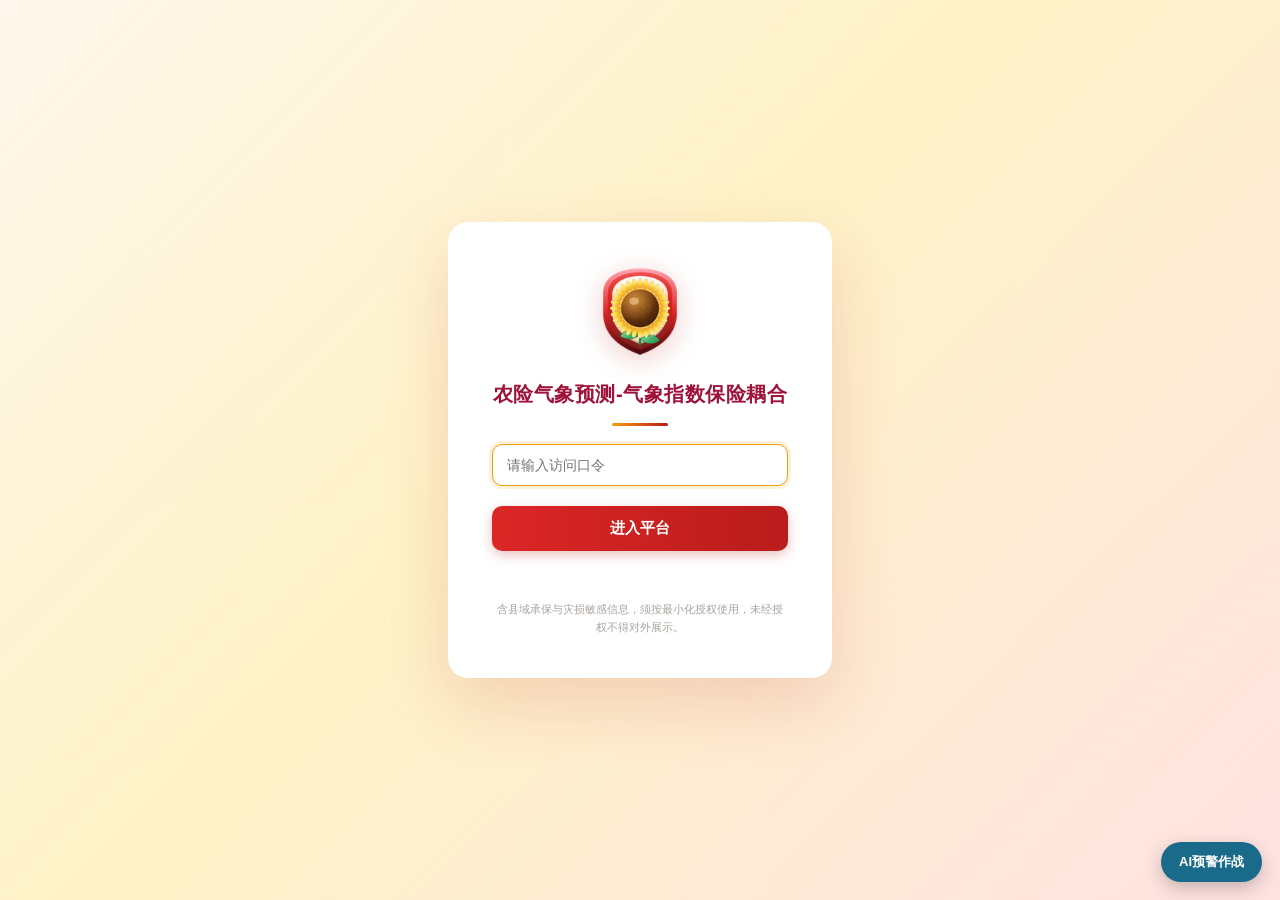
==== commit f8b558d8: "新增 2026-10-12 期周报：180县四级分布 极高23/高126/中31/低0，defaultPeriod=2026-10-12" ====
--- a/index.html
+++ b/index.html
@@ -7,8 +7,9 @@
 <meta http-equiv="Pragma" content="no-cache">
 <meta http-equiv="Expires" content="0">
 <title>农险气象预测-气象指数保险耦合</title>
+<meta name="description" content="180 县域气象—作物耦合灾害风险预测与天气指数保险匹配平台：风险大屏、县域预警清单、指数保险研判、跨期趋势跟踪。">
 <link rel="icon" href="[data-uri]" type="image/png">
-<link rel="stylesheet" href="./css/style.css?v=22">
+<link rel="stylesheet" href="./css/style.css?v=24">
 <style>
 /* 登录区关键样式内联（防缓存），含 @keyframes 闭合修复 */
 .login-wrap *,.login-wrap *::before,.login-wrap *::after{box-sizing:border-box}
@@ -17,6 +18,7 @@
 .login-card{background:#fff;border-radius:20px;padding:42px 44px;width:384px;
   box-shadow:0 24px 70px rgba(185,28,28,.16);text-align:center;animation:rise .5s ease}
 @keyframes rise{from{opacity:0;transform:translateY(16px)}to{opacity:1;transform:none}}
+@media(max-width:768px){.login-card{width:min(92vw,384px);padding:30px 20px}.logo{width:76px;height:76px}}
 .logo{width:96px;height:96px;margin-bottom:12px;object-fit:contain;filter:drop-shadow(0 6px 14px rgba(185,28,28,.22))}
 .login-card h1{font-size:20px;margin:4px 0 6px;color:#9f1239;font-weight:800;letter-spacing:.5px;line-height:1.45}
 .divider{height:3px;width:56px;background:linear-gradient(90deg,#f59e0b,#b91c1c);border-radius:3px;margin:14px auto 18px}
@@ -45,10 +47,27 @@
   if(window.enterApp){            // app.js 已就绪 → 正常走完整加载
     boot.classList.remove("hidden");
     window.enterApp();
-  } else {                        // app.js 加载失败 → 明确提示可重试，而非无响应
+  } else if (!window.__nxRetrying) {  // app.js 未就绪 → 自动重试注入一次（网络抖动自愈）
+    window.__nxRetrying = true;
     boot.classList.remove("hidden");
-    boot.innerHTML = "⚠️ 功能脚本加载失败（网络抖动）<br>请刷新页面重试<br><br><button class=ghost-btn onclick=location.reload()>↻ 刷新重试</button>";
+    boot.innerHTML = "⏳ 功能脚本加载中，正在重试…";
+    var sc = document.createElement("script");
+    sc.src = "./js/app.js?v=22&retry=" + Date.now();
+    sc.onload = function(){
+      if (window.enterApp) { boot.classList.add("hidden"); window.enterApp(); }
+      else showBootFail();
+    };
+    sc.onerror = showBootFail;
+    document.head.appendChild(sc);
+  } else {
+    showBootFail();
   }
+}
+function showBootFail(){
+  var boot = document.getElementById("boot");
+  if(!boot) return;
+  boot.classList.remove("hidden");
+  boot.innerHTML = "⚠️ 功能脚本加载失败（网络抖动）<br>请刷新页面重试<br><br><button class=ghost-btn onclick=location.reload()>↻ 刷新重试</button>";
 }
 </script>
 </head>
@@ -85,10 +104,12 @@
     <button class="tab" data-view="insurance" onclick="switchView('insurance')">指数保险匹配</button>
     <button class="tab" data-view="eval" onclick="switchView('eval')">指数保险研判</button>
     <button class="tab" data-view="couple" onclick="switchView('couple')">风险-农业-保险耦合</button>
+    <button class="tab" data-view="trend" onclick="switchView('trend')">跨期趋势</button>
   </nav>
 
   <!-- 风险大屏 -->
   <section id="view-dashboard" class="view">
+    <div id="newPeriodBanner" class="period-banner"></div>
     <div class="kpi-row" id="kpiRow"></div>
     <div class="dash-grid">
       <div class="panel map-panel">
@@ -107,6 +128,16 @@
         <div id="mapLoading" class="map-msg">🗺 地图加载中…</div>
         <div id="mapError" class="map-msg hidden">⚠️ 地图加载失败，请检查网络后重试<br><button class="ghost-btn sm" onclick="renderMap()">↻ 重试</button></div>
         <div class="legend" id="mapLegend"></div>
+        <div class="lv-guide">
+          <div class="lv-guide-hd" onclick="toggleLvGuide()">📖 风险分级说明 <span class="tg" id="lvGuideTg">展开 ▾</span></div>
+          <div id="lvGuide" class="lv-guide-bd hidden">
+            <div class="lg-row"><span class="lv-badge" style="background:#ff4d4f;color:#fff">极高</span><span>至少一个预测窗口出现<b>强灾害直击收获期</b>信号（暴雨/大风/强降水等强天气过程，且与主栽作物收获敏感期高度重叠），致损概率高。<b>建议：</b>立即启动抢收与风险减量行动，优先对接指数保险保障。</span></div>
+            <div class="lg-row"><span class="lv-badge" style="background:#ff7a45;color:#111">高</span><span>窗口内灾害信号<b>明确</b>，强度或窗口重叠度略低于极高。气象风险较历史同期显著抬升。<b>建议：</b>滚动跟踪预报，提前安排收获与晾晒、烘干准备。</span></div>
+            <div class="lg-row"><span class="lv-badge" style="background:#ffc53d;color:#111">中</span><span>存在灾害信号但<b>强度有限或时效不确定性较大</b>（多见于 30 天以上季节预测段）。<b>建议：</b>纳入常规监测，按窗口滚动复核。</span></div>
+            <div class="lg-row"><span class="lv-badge" style="background:#52c41a;color:#111">低</span><span>预测期内<b>无明显灾害信号</b>，气象条件总体利于收获。<b>建议：</b>正常农事安排，保持关注。</span></div>
+            <div class="lg-note">整体等级取四个预测窗口灾害风险等级的<b>峰值</b>；等级为气象—作物耦合灾害风险研判结果，供承保决策与风险减量参考，不构成定损依据。</div>
+          </div>
+        </div>
       </div>
       <div class="side-col">
         <div class="panel">
@@ -268,6 +299,31 @@
     </div>
   </section>
 
+  <!-- 跨期趋势 -->
+  <section id="view-trend" class="view hidden">
+    <div class="panel">
+      <div class="panel-title">各期风险等级构成走势 <span class="hint">（每期 180 县 · 折线＝各等级县数随期次变化，看风险整体扩大还是收敛）</span></div>
+      <div id="trendLine" class="trend-line"></div>
+    </div>
+    <div class="dash-grid">
+      <div class="panel">
+        <div class="panel-title">连续高风险县榜 <span class="hint">（在 ≥3 期中被评为极高 / 高 · 点击行查看该县逐期走势）</span></div>
+        <div class="table-wrap" style="max-height:430px">
+          <table class="county-table" id="trendTable">
+            <thead><tr><th>省 / 市 / 县</th><th>上榜期数</th><th>最新等级</th><th>最新主要灾害</th><th>逐期走势</th><th>操作</th></tr></thead>
+            <tbody id="trendBody"></tbody>
+          </table>
+          <div id="trendEmpty" class="empty hidden">无连续高风险县</div>
+        </div>
+      </div>
+      <div class="panel">
+        <div class="panel-title">单县逐期走势 <span class="hint" id="trendCountyName">（点击左侧县行查看）</span></div>
+        <div id="trendCounty" class="trend-county"></div>
+        <div class="tr-note">等级按四预测窗口峰值规则评定；纵轴 1=低 2=中 3=高 4=极高。多期预测结果汇总仅供滚动跟踪参考，不构成定损依据。</div>
+      </div>
+    </div>
+  </section>
+
   <!-- 排行榜弹窗 -->
   <div id="rankModal" class="rank-modal hidden">
     <div class="rank-box">
@@ -300,6 +356,26 @@
 
 <script src="./lib/echarts.min.js"></script>
 <script src="./lib/jszip.min.js"></script>
-<script src="./js/app.js"></script>
+<script src="./js/app.js?v=22"></script>
+
 </body>
 </html>
+<!-- ===== AI融合作战台覆盖层（自动注入·追加式·不改既有结构） ===== -->
+<button id="aiFusionBtn" style="position:fixed;right:18px;bottom:18px;z-index:9998;background:#1a6b8a;color:#fff;border:none;border-radius:24px;padding:11px 18px;font-size:13px;font-weight:600;cursor:pointer;box-shadow:0 6px 18px rgba(0,0,0,.22);font-family:inherit;">AI预警作战</button>
+<div id="aiFusionPanel" style="display:none;position:fixed;inset:0;z-index:9999;background:rgba(20,20,20,.5);">
+  <div style="position:absolute;right:0;top:0;bottom:0;width:min(1000px,94vw);background:#fff;box-shadow:-6px 0 30px rgba(0,0,0,.25);display:flex;flex-direction:column;">
+    <div style="display:flex;align-items:center;justify-content:space-between;padding:10px 16px;border-bottom:1px solid #e3ded3;background:#faf8f4;">
+      <b style="font-size:14px;color:#1a6b8a;">气象预警作战台</b>
+      <button onclick="document.getElementById('aiFusionPanel').style.display='none'" style="border:none;background:#eee;color:#444;border-radius:8px;width:30px;height:30px;font-size:16px;cursor:pointer;">×</button>
+    </div>
+    <iframe id="aiFusionFrame" name="aiFusionFrame" src="fusion_weather_warboard.html" style="width:100%;flex:1;border:0;"></iframe>
+  </div>
+</div>
+<script>
+  (function(){
+    var b=document.getElementById('aiFusionBtn');
+    if(b) b.onclick=function(){document.getElementById('aiFusionPanel').style.display='block';};
+    document.getElementById('aiFusionPanel').addEventListener('click',function(e){if(e.target===this)this.style.display='none';});
+  })();
+</script>
+<!-- ===== /AI融合作战台覆盖层 ===== -->
--- a/css/style.css
+++ b/css/style.css
@@ -243,3 +243,82 @@
 /* ---------- 启动加载层（v18 增补） ---------- */
 .boot{position:fixed;inset:0;z-index:40;display:flex;align-items:center;justify-content:center;
   color:var(--txt2);font-size:15px;letter-spacing:1px;background:var(--bg)}
+
+/* ---------- 风险分级说明折叠条（v23 增补） ---------- */
+.lv-guide{margin-top:10px;background:var(--panel2);border:1px solid var(--line);border-radius:10px;overflow:hidden}
+.lv-guide-hd{display:flex;align-items:center;gap:8px;padding:10px 14px;font-size:13px;font-weight:800;
+  color:var(--brand2);cursor:pointer;user-select:none}
+.lv-guide-hd:hover{background:rgba(255,255,255,.03)}
+.lv-guide-hd .tg{margin-left:auto;font-size:11.5px;color:var(--txt2);font-weight:400}
+.lv-guide-bd{padding:4px 14px 12px;border-top:1px dashed var(--line)}
+.lg-row{display:grid;grid-template-columns:52px 1fr;gap:10px;align-items:start;padding:9px 0;
+  border-bottom:1px dashed var(--line);font-size:12.5px;line-height:1.75;color:var(--txt2)}
+.lg-row .lv-badge{justify-self:start;white-space:nowrap}
+.lg-row b{color:var(--txt)}
+.lg-note{font-size:11px;color:var(--txt3);padding-top:10px;line-height:1.7}
+
+/* ---------- 跨期趋势（v24 增补） ---------- */
+.trend-line{height:340px;width:100%}
+.trend-county{height:300px;width:100%}
+.tr-dots{display:inline-flex;gap:3px;align-items:center}
+.tr-dots i{width:9px;height:9px;border-radius:50%;display:inline-block}
+.tr-note{margin-top:10px;font-size:11.5px;color:var(--txt3);line-height:1.7;border-top:1px dashed var(--line);padding-top:10px}
+
+/* ---------- 移动端适配（v24 增补） ---------- */
+@media(max-width:768px){
+  .topbar{flex-wrap:wrap;gap:8px;padding:10px 12px}
+  .brand{font-size:14px}
+  .topbar-right{width:100%;gap:8px}
+  .period-select{flex:1 1 auto;min-width:0}
+  .period-pill{display:none}
+  .tabs{padding:10px 10px 0;gap:6px;overflow-x:auto;-webkit-overflow-scrolling:touch}
+  .tab{flex:0 0 auto;white-space:nowrap;padding:8px 13px;font-size:13px}
+  .view{padding:12px 12px 34px}
+  .kpi-row{grid-template-columns:repeat(2,1fr);gap:10px}
+  .kpi{padding:12px 14px}
+  .kpi .num{font-size:24px}
+  .map-box{height:340px}
+  .eval-map{height:380px}
+  .chart-box{height:200px}
+  .trend-line{height:280px}
+  .trend-county{height:260px}
+  .table-wrap{max-height:none;overflow-x:auto}
+  .county-table{min-width:660px;font-size:12.5px}
+  .toolbar .search,.toolbar .select{flex:1 1 46%;min-width:0}
+  .win-timeline{grid-template-columns:1fr}
+  .top-list{grid-template-columns:1fr}
+  .detail{width:100vw;box-shadow:none}
+  .detail-body{padding:14px 14px 40px}
+  .detail-head{padding:14px 14px}
+  .rank-modal{padding:12px}
+  .rank-box{max-height:92vh}
+  .rank-hd{font-size:15px;padding:12px 14px}
+  .panel-title{flex-wrap:wrap;row-gap:4px}
+  .map-toolbar{margin-left:0}
+  .ckd-imp{grid-template-columns:72px 1fr}
+}
+@media(max-width:400px){
+  .brand{font-size:13px}
+  .kpi .num{font-size:21px}
+}
+
+/* ---------------- 最新一期横幅 + 分享提示 ---------------- */
+.period-banner{margin-bottom:14px}
+.pb-main{display:flex;align-items:center;flex-wrap:wrap;gap:10px;
+  background:linear-gradient(90deg,rgba(244,162,97,.16),rgba(79,102,156,.10));
+  border:1px solid var(--bd);border-radius:12px;padding:12px 16px;font-size:13.5px;color:var(--txt1)}
+.pb-tag{font-size:11px;font-weight:700;padding:3px 9px;border-radius:20px;color:#fff}
+.pb-tag.latest{background:#e8743b}
+.pb-tag.cur{background:#4f669c}
+.pb-period{font-size:16px;color:var(--brand2)}
+.pb-stat{color:var(--txt2)}
+.pb-stat b{font-weight:700}
+.pb-delta{font-weight:700;padding:2px 8px;border-radius:6px;font-size:12.5px}
+.pb-delta.up{color:#ff7a45;background:rgba(255,122,69,.14)}
+.pb-delta.down{color:#52c41a;background:rgba(82,196,26,.14)}
+.pb-delta.flat{color:var(--txt3);background:rgba(255,255,255,.06)}
+.pb-main .mini-btn{margin-left:auto}
+.toast{position:fixed;left:50%;bottom:42px;transform:translateX(-50%) translateY(20px);
+  background:rgba(20,30,52,.95);color:#eaf1ff;padding:10px 18px;border-radius:10px;font-size:13.5px;
+  border:1px solid var(--bd);opacity:0;pointer-events:none;transition:.25s;z-index:9999}
+.toast.show{opacity:1;transform:translateX(-50%) translateY(0)}
